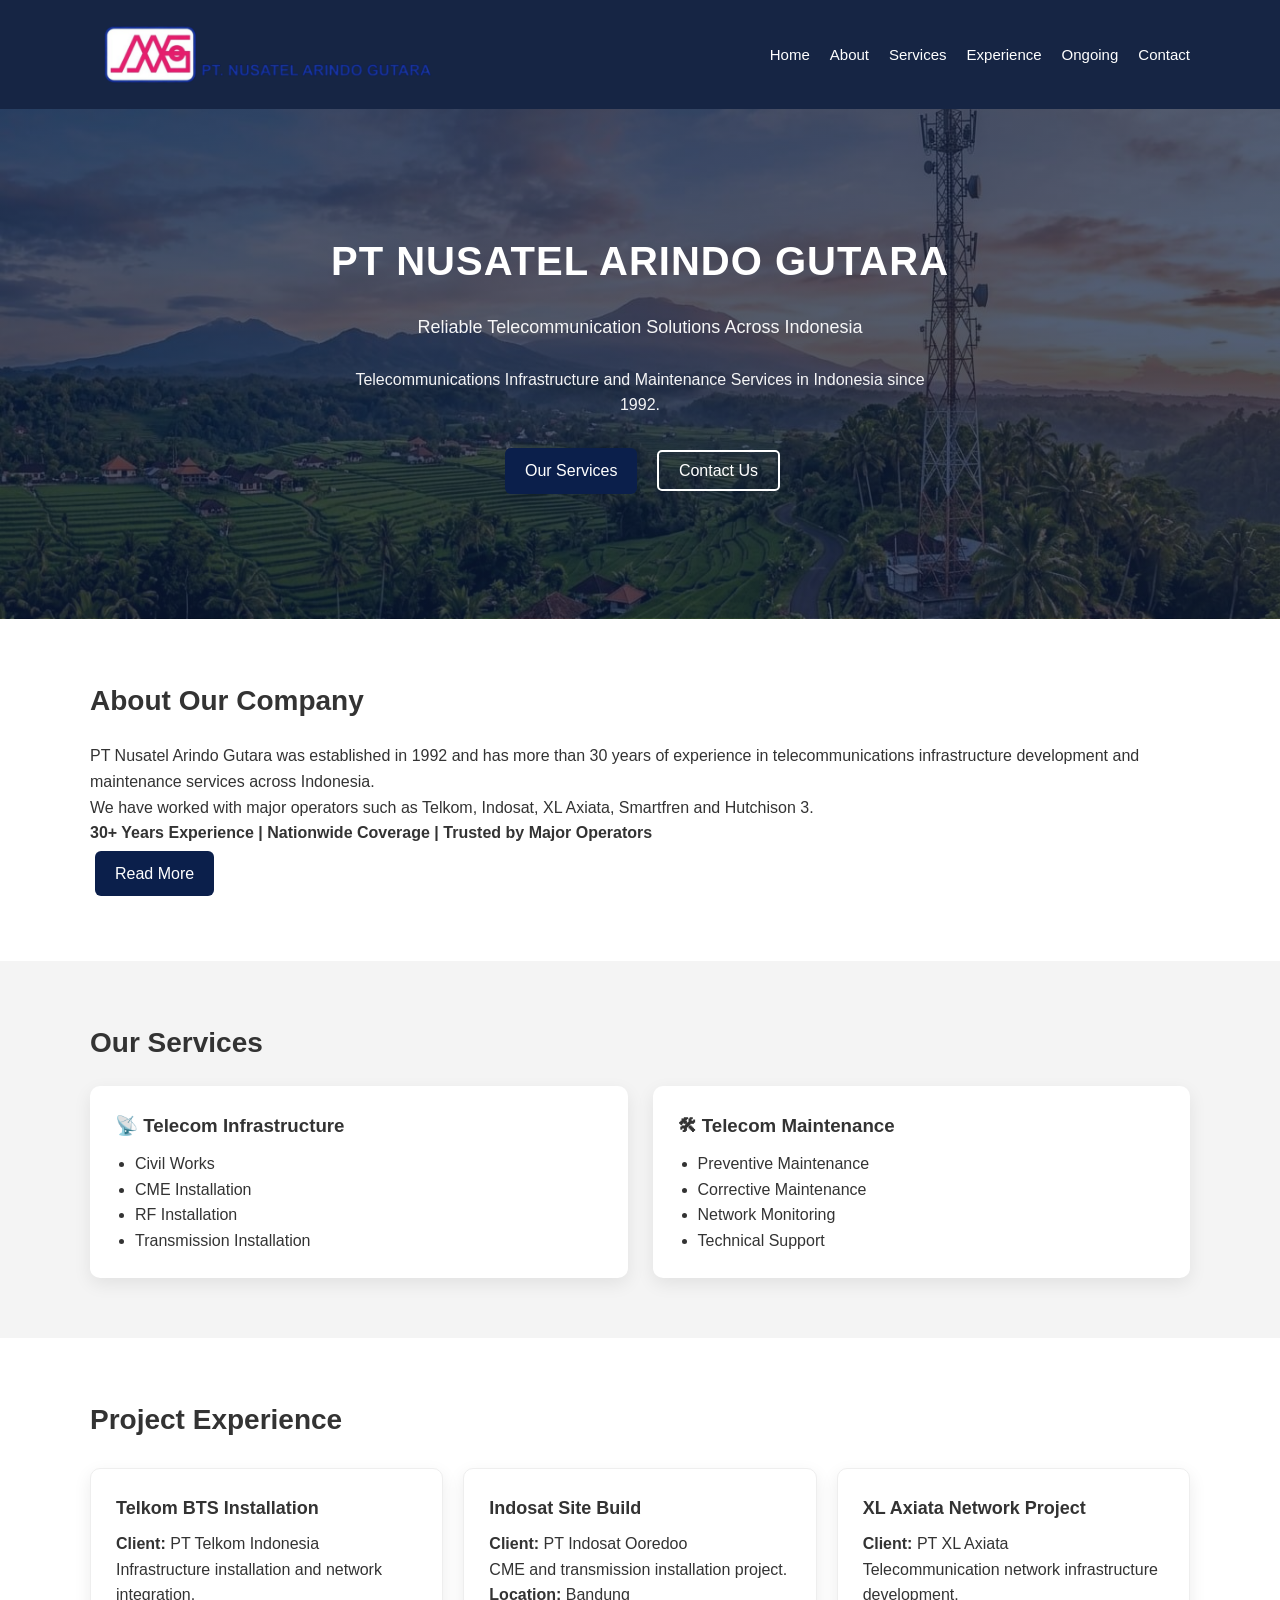
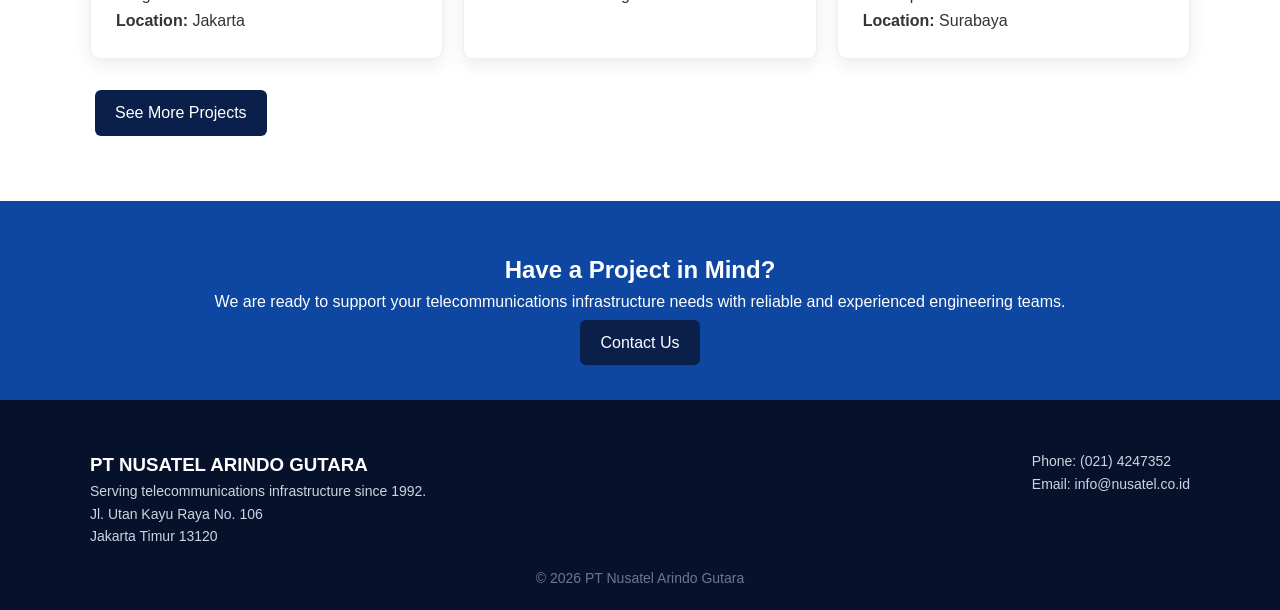
==== index.html @ 2f078d88 "Files" ====
<!DOCTYPE html>
<html lang="id">

<head>
<meta charset="UTF-8">
<meta name="viewport" content="width=device-width, initial-scale=1.0">

<title>PT Nusatel Arindo Gutara</title>

<link rel="stylesheet" href="style.css">
</head>

<body>

<!-- HEADER -->
<header class="main-header">
<div class="container header-container">

<a href="index.html" class="logo">
<img src="Assets/logo.png" alt="PT Nusatel Arindo Gutara Logo">
</a>

<nav>
<ul class="nav">
<li><a href="index.html" class="active">Home</a></li>
<li><a href="about.html">About</a></li>
<li><a href="services.html">Services</a></li>
<li><a href="experience.html">Experience</a></li>
<li><a href="ongoing.html">Ongoing</a></li>
<li><a href="contact.html">Contact</a></li>
</ul>
</nav>

</div>
</header>


<!-- HERO -->
<section class="hero">
<div class="overlay"></div>

<div class="container hero-content">

<h1>PT NUSATEL ARINDO GUTARA</h1>

<p style="font-size:18px; font-weight:500;">
Reliable Telecommunication Solutions Across Indonesia
</p>

<p>
Telecommunications Infrastructure and Maintenance Services
in Indonesia since 1992.
</p>

<div class="hero-buttons">
<a href="services.html" class="btn">Our Services</a>
<a href="contact.html" class="btn-outline">Contact Us</a>
</div>

</div>
</section>


<!-- ABOUT -->
<section class="section">
<div class="container">

<h2>About Our Company</h2>

<p>
PT Nusatel Arindo Gutara was established in 1992 and has more than
30 years of experience in telecommunications infrastructure development
and maintenance services across Indonesia.
</p>

<p>
We have worked with major operators such as Telkom, Indosat,
XL Axiata, Smartfren and Hutchison 3.
</p>

<p><strong>30+ Years Experience | Nationwide Coverage | Trusted by Major Operators</strong></p>

<a href="about.html" class="btn">Read More</a>

</div>
</section>


<!-- SERVICES -->
<section class="section gray">
<div class="container">

<h2>Our Services</h2>

<div class="services">

<div class="service-card">
<h3>📡 Telecom Infrastructure</h3>
<ul>
<li>Civil Works</li>
<li>CME Installation</li>
<li>RF Installation</li>
<li>Transmission Installation</li>
</ul>
</div>

<div class="service-card">
<h3>🛠 Telecom Maintenance</h3>
<ul>
<li>Preventive Maintenance</li>
<li>Corrective Maintenance</li>
<li>Network Monitoring</li>
<li>Technical Support</li>
</ul>
</div>

</div>

</div>
</section>


<!-- PROJECTS -->
<section class="section">
<div class="container">

<h2>Project Experience</h2>

<div class="projects">

<div class="project-card">
<h3>Telkom BTS Installation</h3>
<p><strong>Client:</strong> PT Telkom Indonesia</p>
<p>Infrastructure installation and network integration.</p>
<p><strong>Location:</strong> Jakarta</p>
</div>

<div class="project-card">
<h3>Indosat Site Build</h3>
<p><strong>Client:</strong> PT Indosat Ooredoo</p>
<p>CME and transmission installation project.</p>
<p><strong>Location:</strong> Bandung</p>
</div>

<div class="project-card">
<h3>XL Axiata Network Project</h3>
<p><strong>Client:</strong> PT XL Axiata</p>
<p>Telecommunication network infrastructure development.</p>
<p><strong>Location:</strong> Surabaya</p>
</div>

</div>

<br>

<a href="experience.html" class="btn">See More Projects</a>

</div>
</section>


<!-- CTA -->
<section class="cta">
<div class="container">

<h2>Have a Project in Mind?</h2>

<p>
We are ready to support your telecommunications infrastructure needs
with reliable and experienced engineering teams.
</p>

<a href="contact.html" class="btn">Contact Us</a>

</div>
</section>


<!-- FOOTER -->
<footer>
<div class="container footer">

<div>
<h3>PT NUSATEL ARINDO GUTARA</h3>
<p>Serving telecommunications infrastructure since 1992.</p>
<p>
Jl. Utan Kayu Raya No. 106<br>
Jakarta Timur 13120
</p>
</div>

<div>
<p>Phone: (021) 4247352</p>
<p>Email: info@nusatel.co.id</p>
</div>

</div>

<p class="copyright">
© 2026 PT Nusatel Arindo Gutara
</p>

</footer>

</body>
</html>
---- style.css ----
*{
margin:0;
padding:0;
box-sizing:border-box;
}

body{
font-family:Arial, Helvetica, sans-serif;
line-height:1.6;
color:#333;
background:#fff;
}

.container{
width:90%;
max-width:1100px;
margin:auto;
}

header{
background:#0d47a1;
color:white;
padding:12px 0;
}

.header-container{
display:flex;
align-items:center;
justify-content:space-between;
flex-wrap:wrap;
}

.logo{
display:flex;
align-items:center;
}

.logo img{
height:60px;
width:auto;
}

.nav{
display:flex;
gap:20px;
list-style:none;
}

.nav a{
color:white;
text-decoration:none;
font-weight:bold;
font-size:15px;
}

.nav a:hover{
text-decoration:underline;
opacity:0.8;
}

.hero{
background:#1565c0;
color:white;
text-align:center;
padding:100px 20px;
}

.hero h1{
font-size:36px;
margin-bottom:20px;
}

.hero p{
max-width:650px;
margin:auto;
margin-bottom:30px;
}

.btn{
display:inline-block;
background:#0d47a1;
color:white;
padding:10px 20px;
text-decoration:none;
border-radius:4px;
margin:5px;
}

.btn:hover{
background:#08306b;
}

.btn-outline{
border:2px solid white;
color:white;
padding:10px 20px;
text-decoration:none;
border-radius:4px;
}

.btn-outline:hover{
background:white;
color:#0d47a1;
}

.section{
padding:60px 0;
}

.gray{
background:#f4f4f4;
}

.section h2{
margin-bottom:20px;
font-size:28px;
}

.services{
display:grid;
grid-template-columns:1fr 1fr;
gap:25px;
margin-top:20px;
}

.service-card{
background:white;
padding:25px;
border-radius:5px;
box-shadow:0 2px 6px rgba(0,0,0,0.1);
}

.service-card ul{
margin-top:10px;
padding-left:20px;
}

.projects{
display:grid;
grid-template-columns:repeat(3,1fr);
gap:20px;
margin-top:25px;
}

.project-card{
background:white;
padding:20px;
border-radius:5px;
box-shadow:0 2px 6px rgba(0,0,0,0.1);
}

.cta{
background:#0d47a1;
color:white;
text-align:center;
padding:60px 20px;
}

footer{
background:#222;
color:white;
padding:40px 0;
margin-top:40px;
}

.footer{
display:flex;
justify-content:space-between;
flex-wrap:wrap;
gap:20px;
}

footer p{
font-size:14px;
}

.copyright{
text-align:center;
margin-top:20px;
font-size:13px;
opacity:0.7;
}

@media(max-width:900px){
.projects{
grid-template-columns:1fr 1fr;
}
}

@media(max-width:768px){

.header-container{
flex-direction:column;
gap:10px;
}

.nav{
flex-direction:column;
align-items:center;
gap:10px;
}

.services{
grid-template-columns:1fr;
}

.projects{
grid-template-columns:1fr;
}

.footer{
flex-direction:column;
text-align:center;
}

.hero{
padding:80px 20px;
}

.hero h1{
font-size:28px;
}
}

.contact-form-wrapper{
background:#fff;
padding:30px;
border-radius:10px;
box-shadow:0 5px 20px rgba(0,0,0,0.08);
border:1px solid #eee;
height:fit-content;
}

.contact-form-wrapper h3{
margin-bottom:20px;
}

.form-group{
margin-bottom:15px;
display:flex;
flex-direction:column;
}

.form-group label{
margin-bottom:6px;
font-weight:500;
}

.form-group input,
.form-group textarea{
padding:10px;
border:1px solid #ccc;
border-radius:6px;
font-size:14px;
}

.form-group textarea{
resize:vertical;
min-height:120px;
}

.contact-form-wrapper button{
margin-top:10px;
width:100%;
}

.projects-grid{
display:grid;
grid-template-columns:repeat(auto-fit,minmax(280px,1fr));
gap:25px;
margin-top:30px;
}

.project-card{
background:#ffffff;
padding:25px;
border-radius:10px;
border:1px solid #eee;
box-shadow:0 4px 15px rgba(0,0,0,0.05);
transition:transform 0.2s ease, box-shadow 0.2s ease;
}

.project-card:hover{
transform:translateY(-5px);
box-shadow:0 8px 20px rgba(0,0,0,0.08);
}

.project-card h3{
margin-bottom:8px;
font-size:18px;
}

.project-card .client{
font-weight:600;
color:#444;
margin-bottom:10px;
}

.project-card p{
line-height:1.6;
}

.project-meta{
margin-top:15px;
font-size:14px;
color:#666;
}

.experience-grid{
display:grid;
grid-template-columns:repeat(auto-fit,minmax(260px,1fr));
gap:25px;
margin-top:30px;
}

.experience-card{
background:#ffffff;
padding:25px;
border-radius:10px;
border:1px solid #eee;
box-shadow:0 4px 12px rgba(0,0,0,0.05);
transition:transform 0.2s ease, box-shadow 0.2s ease;
}

.experience-card:hover{
transform:translateY(-4px);
box-shadow:0 8px 18px rgba(0,0,0,0.08);
}

.experience-card h3{
margin-bottom:10px;
font-size:18px;
}

.experience-card p{
line-height:1.6;
color:#555;
}

.office-grid{
display:grid;
grid-template-columns:repeat(auto-fit,minmax(260px,1fr));
gap:25px;
margin-top:30px;
}

.office-card{
background:#ffffff;
padding:25px;
border-radius:10px;
border:1px solid #eee;
box-shadow:0 4px 12px rgba(0,0,0,0.05);
transition:transform 0.2s ease, box-shadow 0.2s ease;
}

.office-card:hover{
transform:translateY(-4px);
box-shadow:0 8px 18px rgba(0,0,0,0.08);
}

.office-card h3{
margin-bottom:15px;
font-size:18px;
}

.office-card p{
margin-bottom:12px;
line-height:1.6;
color:#555;
}

.contact-grid{
display:grid;
grid-template-columns:1fr 1fr;
gap:75px;
align-items:start;
}

.location-card{
background:#fff;
padding:25px;
border-radius:8px;
box-shadow:0 4px 10px rgba(0,0,0,0.08);
margin-bottom:25px;
}

.location-card h4{
margin-bottom:10px;
color:#003366;
}

.contact-form-wrapper{
background:#fff;
padding:30px;
border-radius:8px;
box-shadow:0 4px 10px rgba(0,0,0,0.08);
}

.form-group{
margin-bottom:20px;
}

.form-input,
.form-textarea{
width:100%;
padding:10px;
border:1px solid #ccc;
border-radius:5px;
}

.form-textarea{
min-height:120px;
resize:vertical;
}

.detail-btn{
margin-left:10px;
padding:4px 10px;
font-size:12px;
border:none;
background:#007BFF;
color:#fff;
border-radius:5px;
cursor:pointer;
}

.detail-btn:hover{
background:#0056b3;
}

.project-detail{
display:none;
margin-top:15px;
padding:20px;
background:#fff;
border:1px solid #eee;
border-radius:10px;
}

.image-grid{
display:grid;
grid-template-columns:1fr 1fr;
gap:15px;
margin-top:15px;
}

.image-grid img{
width:100%;
height:auto;
border-radius:8px;
}

.logo-img {
height: 70px;
width: auto;
display: block;
}

.header-container {
display: flex;
align-items: center;
justify-content: space-between;
}

.hero {
background: linear-gradient(135deg, #0b1f4b, #1a3c8b);
color: white;
text-align: center;
padding: 100px 20px;
}

.hero-title {
font-size: 36px;
margin-bottom: 15px;
letter-spacing: 1px;
}

.hero p {
max-width: 600px;
margin: auto;
margin-bottom: 25px;
opacity: 0.9;
}

.btn {
background: #0b1f4b;
color: white;
padding: 10px 20px;
border-radius: 5px;
text-decoration: none;
transition: 0.3s;
}

.btn:hover {
background: #1a3c8b;
}

.btn-outline {
border: 2px solid white;
color: white;
padding: 10px 20px;
border-radius: 5px;
text-decoration: none;
margin-left: 10px;
}

.btn-outline:hover {
background: white;
color: #0b1f4b;
}

footer {
background: #0a1a3a;
color: white;
padding: 40px 0 20px;
}

.footer {
display: flex;
justify-content: space-between;
flex-wrap: wrap;
gap: 20px;
}

.copyright {
text-align: center;
margin-top: 20px;
font-size: 14px;
opacity: 0.7;
}

header {
background: linear-gradient(90deg, #0a1a3a, #1f4fa3);
padding: 12px 0;
}

.logo img {
height: 85px;
width: auto;
}

.nav a {
color: white;
font-weight: 500;
}

.nav a:hover {
color: #cbd5e1;
}

footer {
background: #06122b;
color: white;
padding: 50px 0 20px;
}

.footer p {
color: #cbd5e1;
}

.copyright {
text-align: center;
margin-top: 20px;
font-size: 14px;
color: #94a3b8;
}

header{
background: rgba(10, 26, 58, 0.95);
backdrop-filter: blur(6px);
}

.logo img{
height: 85px;
}

.hero{
background: linear-gradient(rgba(10,26,58,0.7), rgba(10,26,58,0.7)),
url('Assets/IDBG.jpeg');
background-size: cover;
background-position: center;
color:white;
text-align:center;
padding:120px 20px;
}

.hero h1{
font-size:40px;
letter-spacing:1px;
}

.hero p{
opacity:0.95;
}

.btn{
background:#0b1f4b;
border-radius:6px;
}

.btn:hover{
background:#1a3c8b;
}

.btn-outline:hover{
background:white;
color:#0b1f4b;
}

.service-card,
.project-card,
.experience-card,
.office-card,
.location-card{
border-radius:10px;
box-shadow:0 6px 18px rgba(0,0,0,0.08);
transition:0.25s ease;
}

.service-card:hover,
.project-card:hover,
.experience-card:hover,
.office-card:hover{
transform:translateY(-5px);
}

footer{
background:#06122b;
color:white;
}

.footer p{
color:#cbd5e1;
}

.nav a:hover{
color:#cbd5e1;
}

.cta{
padding:50px 20px 30px;
}

footer{
margin-top:0;
}

.about-flex{
display:flex;
align-items:center;
gap:40px;
margin-top:30px;
}

.about-text{
flex:1;
}

.about-image{
flex:1;
}

.about-image img{
width:100%;
height:100%;
object-fit:cover;
border-radius:10px;
box-shadow:0 8px 20px rgba(0,0,0,0.1);
}

@media(max-width:768px){
.about-flex{
flex-direction:column;
}}


.about-hero{
background: linear-gradient(rgba(10,26,58,0.75), rgba(10,26,58,0.75)),
url('Assets/AUBG.jpeg');
background-size: cover;
background-position: center;
color:white;
text-align:center;
padding:120px 20px;
position:relative;
}

.about-hero .hero-content{
position:relative;
z-index:2;
}
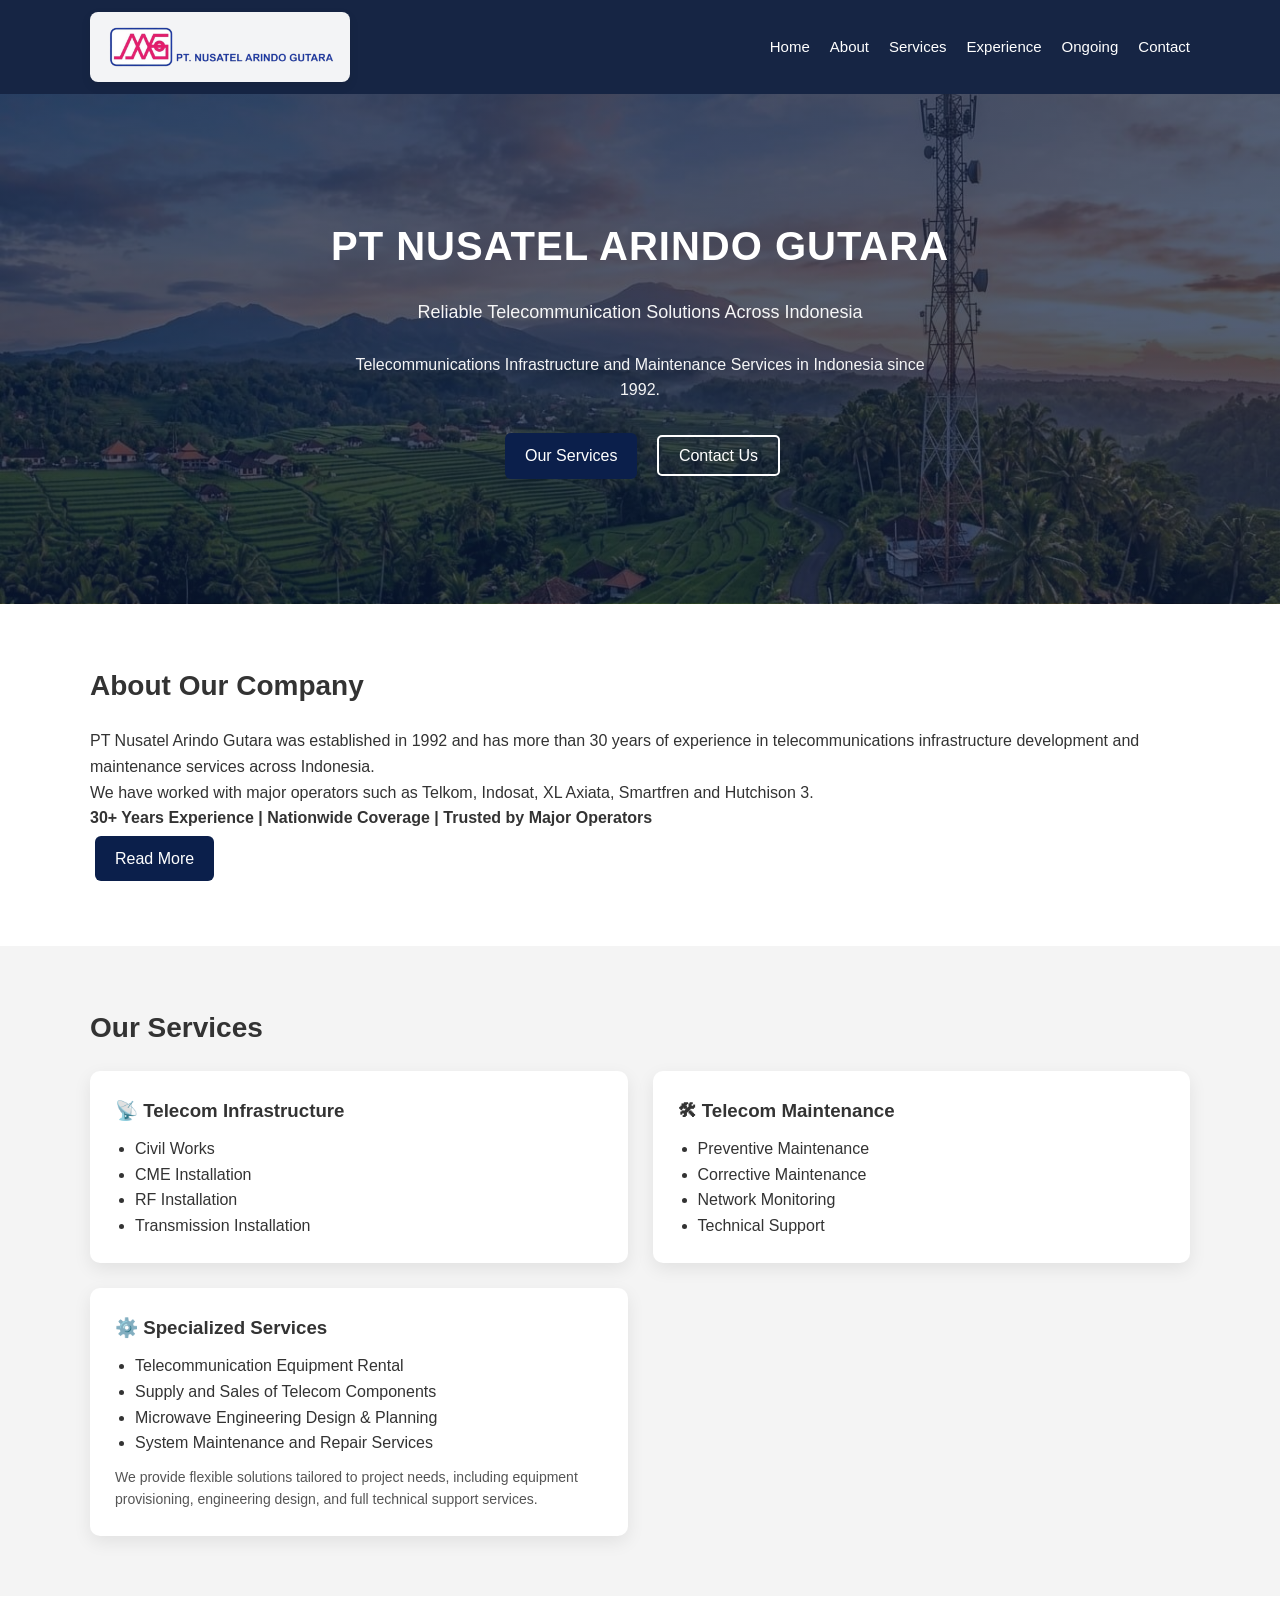
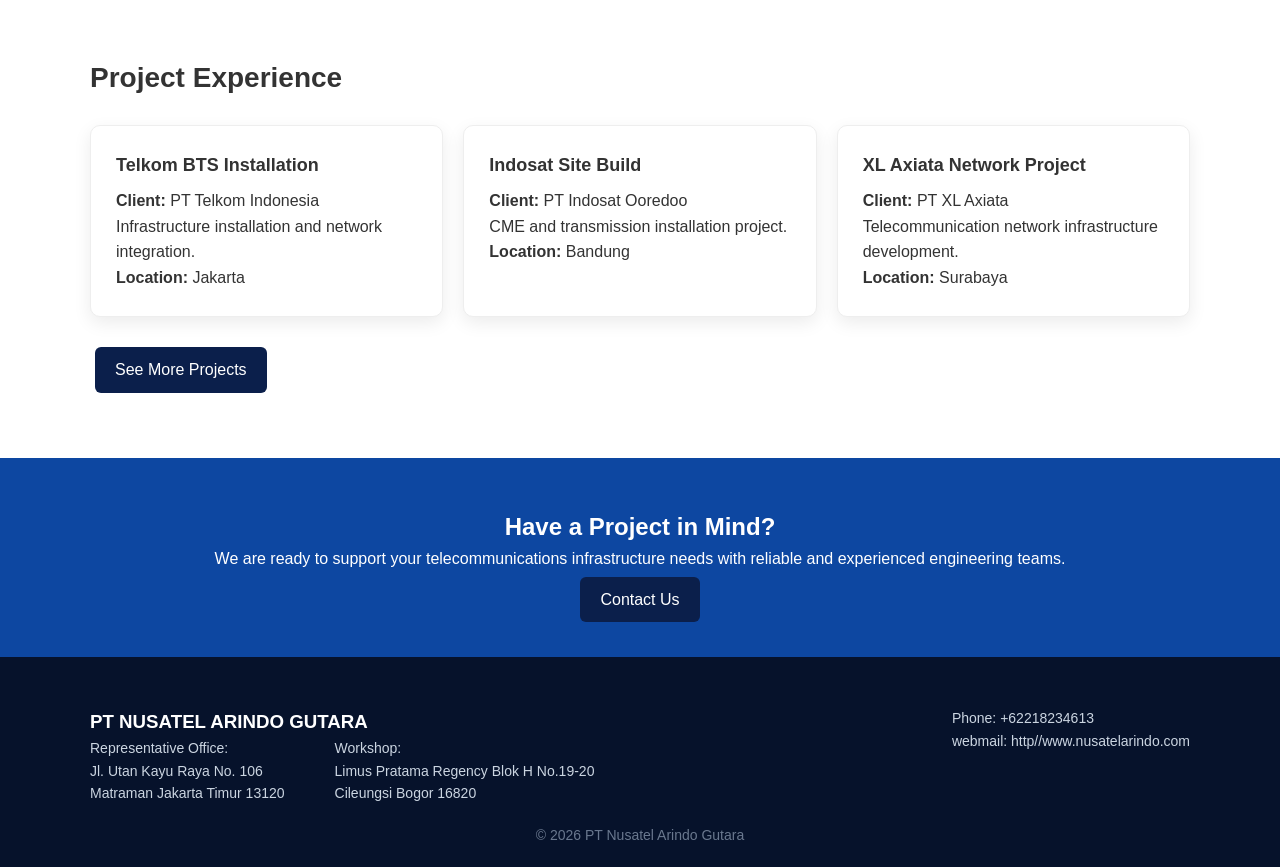
==== commit 6ba78ed1: "up" ====
--- a/index.html
+++ b/index.html
@@ -94,24 +94,39 @@
 
 <div class="services">
 
-<div class="service-card">
-<h3>📡 Telecom Infrastructure</h3>
-<ul>
-<li>Civil Works</li>
-<li>CME Installation</li>
-<li>RF Installation</li>
-<li>Transmission Installation</li>
-</ul>
-</div>
-
-<div class="service-card">
-<h3>🛠 Telecom Maintenance</h3>
-<ul>
-<li>Preventive Maintenance</li>
-<li>Corrective Maintenance</li>
-<li>Network Monitoring</li>
-<li>Technical Support</li>
-</ul>
+  <div class="service-card">
+    <h3>📡 Telecom Infrastructure</h3>
+    <ul>
+      <li>Civil Works</li>
+      <li>CME Installation</li>
+      <li>RF Installation</li>
+      <li>Transmission Installation</li>
+    </ul>
+  </div>
+
+  <div class="service-card">
+    <h3>🛠 Telecom Maintenance</h3>
+    <ul>
+      <li>Preventive Maintenance</li>
+      <li>Corrective Maintenance</li>
+      <li>Network Monitoring</li>
+      <li>Technical Support</li>
+    </ul>
+  </div>
+
+ <div class="service-card">
+  <h3>⚙️ Specialized Services</h3>
+  <ul>
+    <li>Telecommunication Equipment Rental</li>
+    <li>Supply and Sales of Telecom Components</li>
+    <li>Microwave Engineering Design & Planning</li>
+    <li>System Maintenance and Repair Services</li>
+  </ul>
+  <p style="margin-top:10px; font-size:14px; color:#555;">
+    We provide flexible solutions tailored to project needs,
+    including equipment provisioning, engineering design,
+    and full technical support services.
+  </p>
 </div>
 
 </div>
@@ -178,21 +193,32 @@
 
 <!-- FOOTER -->
 <footer>
+
 <div class="container footer">
 
-<div>
-<h3>PT NUSATEL ARINDO GUTARA</h3>
-<p>Serving telecommunications infrastructure since 1992.</p>
-<p>
-Jl. Utan Kayu Raya No. 106<br>
-Jakarta Timur 13120
-</p>
-</div>
-
-<div>
-<p>Phone: (021) 4247352</p>
-<p>Email: info@nusatel.co.id</p>
-</div>
+  <div>
+    <h3>PT NUSATEL ARINDO GUTARA</h3>
+    <div style="display: flex; gap: 50px;"> <!-- flex to put addresses side by side -->
+      
+      <p>
+        Representative Office:<br>
+        Jl. Utan Kayu Raya No. 106<br>
+        Matraman Jakarta Timur 13120
+      </p>
+
+      <p>
+        Workshop:<br>
+        Limus Pratama Regency Blok H No.19-20<br>
+        Cileungsi Bogor 16820
+      </p>
+
+    </div>
+  </div>
+
+  <div>
+    <p>Phone: +62218234613</p>
+    <p>webmail: http//www.nusatelarindo.com</p>
+  </div>
 
 </div>
 
--- a/style.css
+++ b/style.css
@@ -690,3 +690,36 @@
 z-index:2;
 }
 
+.logo{
+display:flex;
+align-items:center;
+}
+
+.logo img{
+height:85px;
+width:auto;
+
+/* NEW */
+background: rgba(255,255,255,0.95);
+padding:8px 12px;
+border-radius:8px;
+box-shadow:0 4px 10px rgba(0,0,0,0.1);
+}
+
+.logo img{
+height:85px;
+background:white;
+padding:10px 16px;
+border-radius:10px;
+}
+
+.logo img{
+height:70px;
+width:auto;
+
+background: rgba(255,255,255,0.95);
+padding:6px 10px;
+border-radius:8px;
+box-shadow:0 4px 10px rgba(0,0,0,0.1);
+}
+
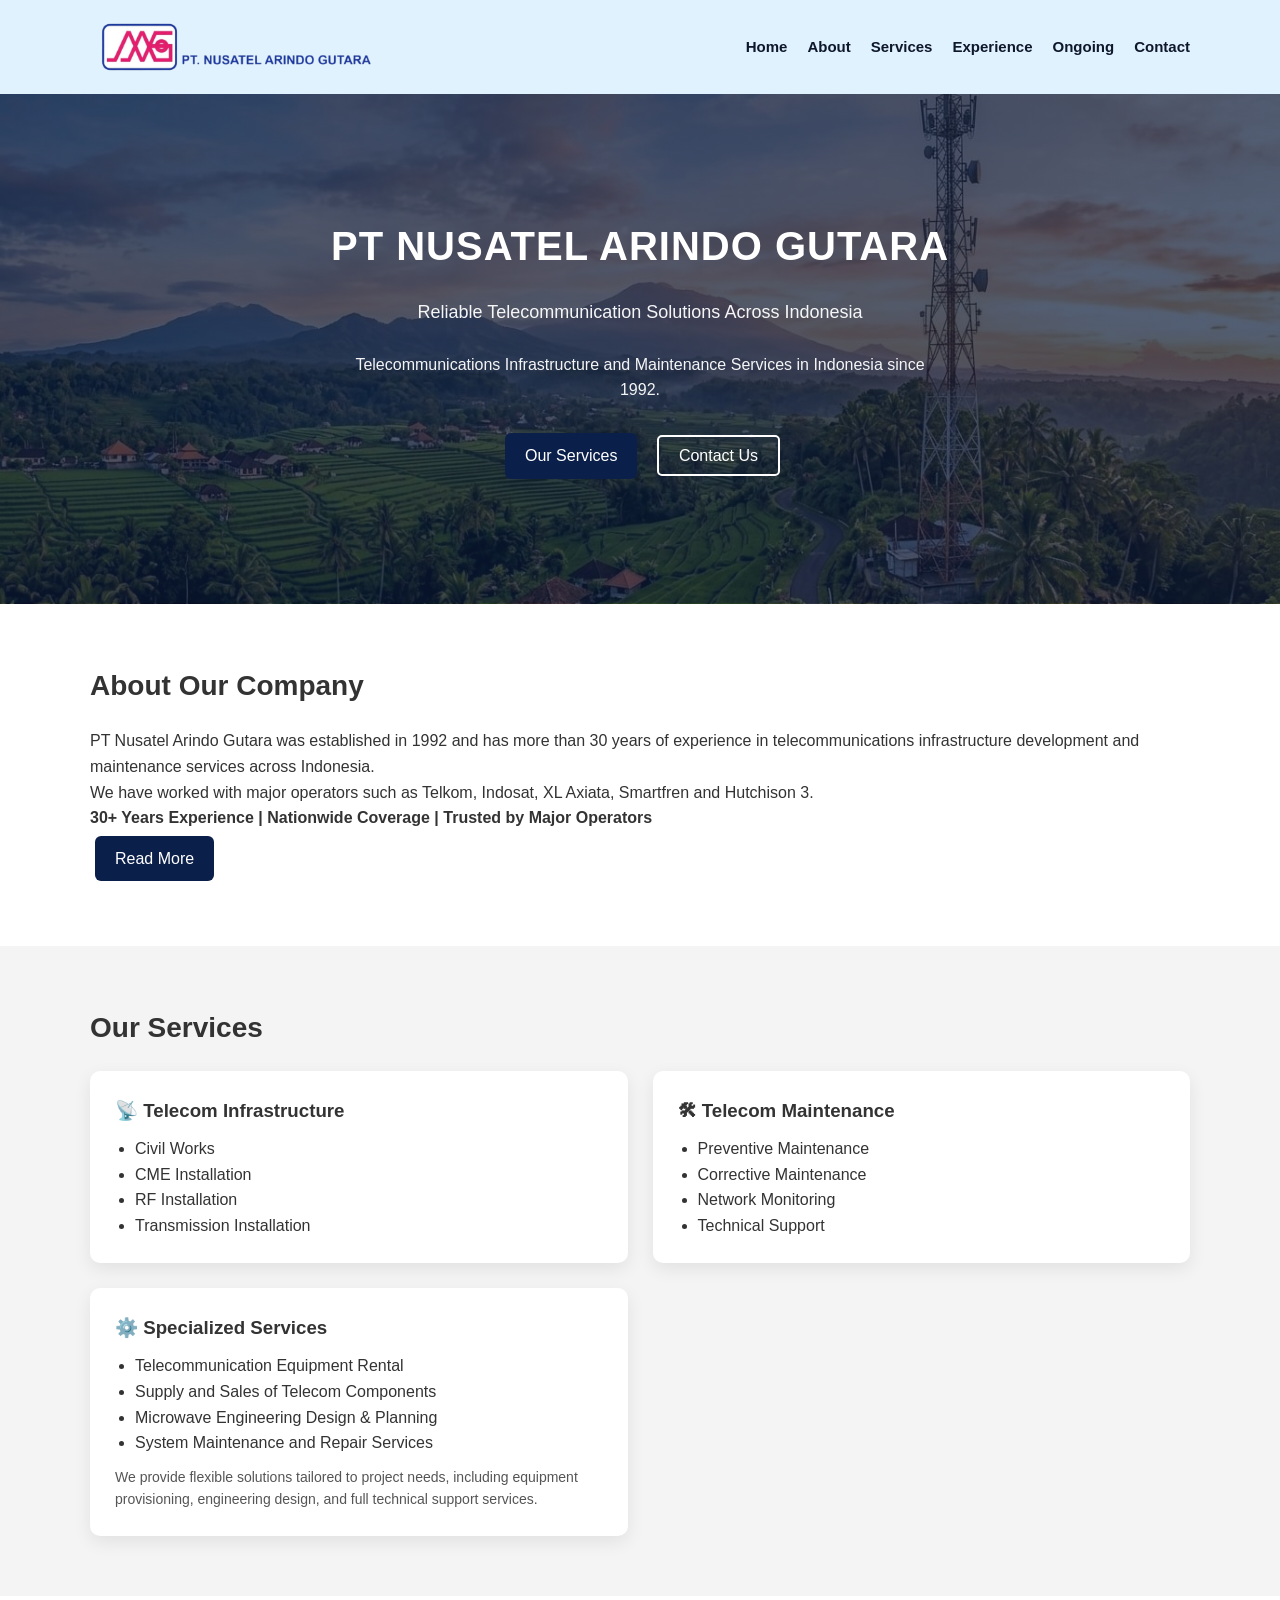
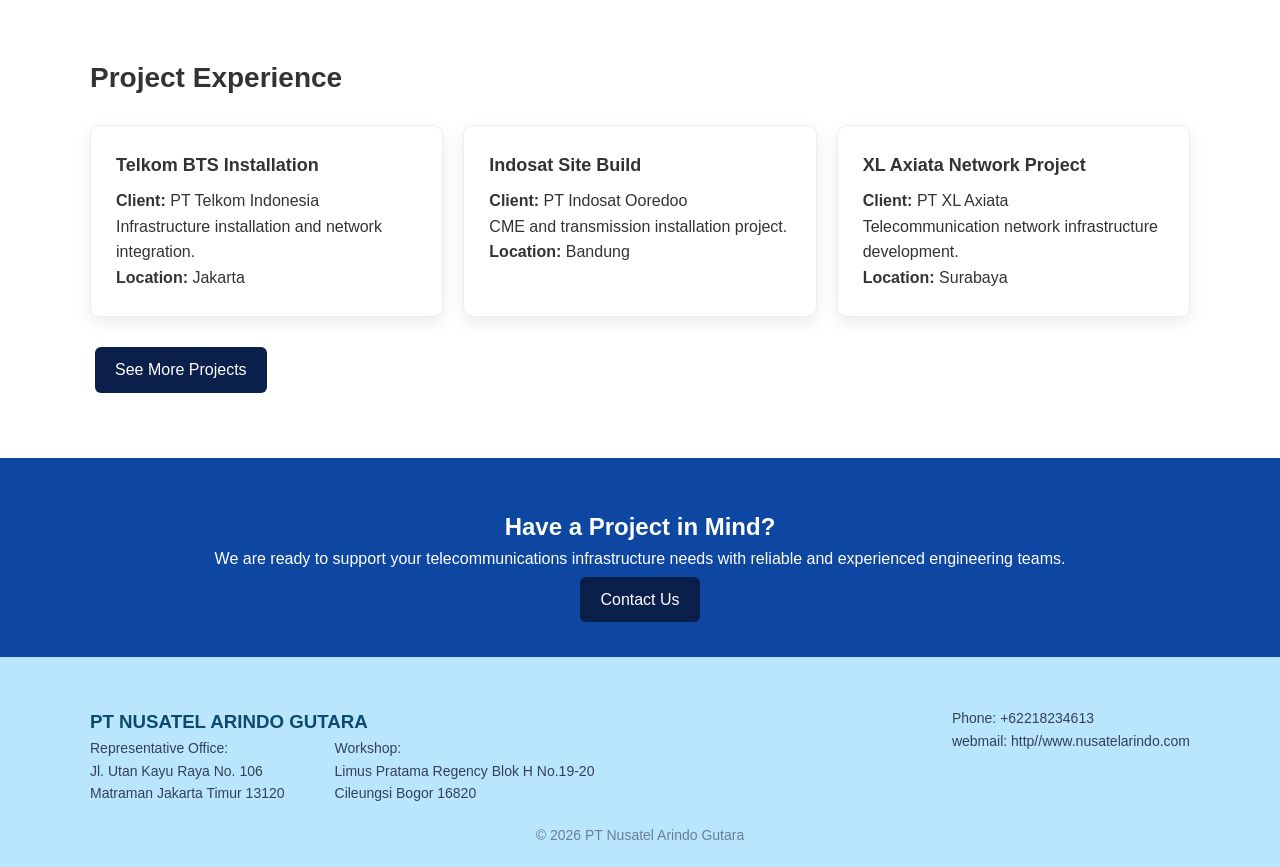
==== commit 6bd35db2: "up" ====
--- a/index.html
+++ b/index.html
@@ -198,7 +198,7 @@
 
   <div>
     <h3>PT NUSATEL ARINDO GUTARA</h3>
-    <div style="display: flex; gap: 50px;"> <!-- flex to put addresses side by side -->
+    <div class="footer-address"> <!-- flex to put addresses side by side -->
       
       <p>
         Representative Office:<br>
--- a/style.css
+++ b/style.css
@@ -706,20 +706,177 @@
 box-shadow:0 4px 10px rgba(0,0,0,0.1);
 }
 
-.logo img{
-height:85px;
-background:white;
-padding:10px 16px;
-border-radius:10px;
+.detail-btn{
+background:#0b1f4b;
+color:#fff;
+border:none;
+padding:5px 10px;
+border-radius:5px;
+cursor:pointer;
+margin-left:10px;
+}
+
+.detail-btn:hover{
+opacity:0.8;
+}
+
+.logo-grid{
+display:flex;
+flex-wrap:wrap;
+gap:20px;
+margin-top:15px;
+align-items:center;
+}
+
+.logo-grid img{
+width:120px;
+height:80px;
+object-fit:contain;
+background:#fff;
+padding:10px;
+border:1px solid #eee;
+border-radius:8px;
+transition:0.3s;
+}
+
+.logo-grid img:hover{
+transform:scale(1.05);
+box-shadow:0 4px 12px rgba(0,0,0,0.1);
+}
+
+.logo-grid img{
+width:120px;
+height:80px;
+object-fit:contain;
+background:#fff;
+padding:10px;
+border:1px solid #eee;
+border-radius:8px;
+transition:0.3s;
+
+/* REMOVE grayscale */
+filter:none;
+opacity:1;
+}
+
+.logo-grid img:hover{
+transform:scale(1.05);
+box-shadow:0 4px 12px rgba(0,0,0,0.1);
+}
+
+#history{
+  font-size:16px;
+  line-height:1.7;
+}
+
+#history h3{
+  font-size:26px;
+  margin-bottom:15px;
+}
+
+#history h4{
+  font-size:18px;
+  margin-top:20px;
+  color:#0b1f4b;
+}
+
+.section-title{
+  font-size:20px;
+  font-weight:700;
+  margin-top:30px;
+  margin-bottom:10px;
+  border-bottom:2px solid #0b1f4b;
+  padding-bottom:5px;
+}
+
+.history-item{
+  background:#fff;
+  padding:20px;
+  border-radius:10px;
+  border:1px solid #eee;
+  box-shadow:0 4px 15px rgba(0,0,0,0.05);
+  margin-top:15px;
+}
+
+.footer{
+display:flex;
+justify-content:space-between;
+flex-wrap:wrap;
+gap:20px;
+}
+
+@media(max-width:768px){
+.footer{
+flex-direction:column;
+align-items:center;
+text-align:center;
+}
+
+.footer > div{
+width:100%;
+}
+
+.footer div div{
+flex-direction:column !important;
+gap:10px !important;
+}
+}
+
+.footer-address{
+display:flex;
+gap:50px;
+}
+
+@media(max-width:768px){
+.footer-address{
+flex-direction:column;
+gap:10px;
+align-items:center;
+}
 }
 
 .logo img{
 height:70px;
 width:auto;
-
-background: rgba(255,255,255,0.95);
-padding:6px 10px;
-border-radius:8px;
-box-shadow:0 4px 10px rgba(0,0,0,0.1);
-}
-
+background:none !important;
+padding:0 !important;
+border-radius:0 !important;
+box-shadow:none !important;
+}
+/* ===== HEADER (soft sky) ===== */
+header{
+background:#e0f2fe !important; /* very light sky blue */
+color:#0f172a; /* dark text for contrast */
+}
+
+/* nav text */
+.nav a{
+color:#0f172a !important;
+font-weight:600;
+}
+
+.nav a:hover{
+color:#0284c7 !important;
+}
+
+
+/* ===== FOOTER ===== */
+footer{
+background:#bae6fd !important; /* slightly darker than header */
+color:#0f172a;
+}
+
+/* company name */
+footer h3{
+color:#0c4a6e;
+font-weight:700;
+}
+
+/* footer text */
+.footer p{
+color:#334155;
+}
+
+.copyright{
+color:#475569;
+}
